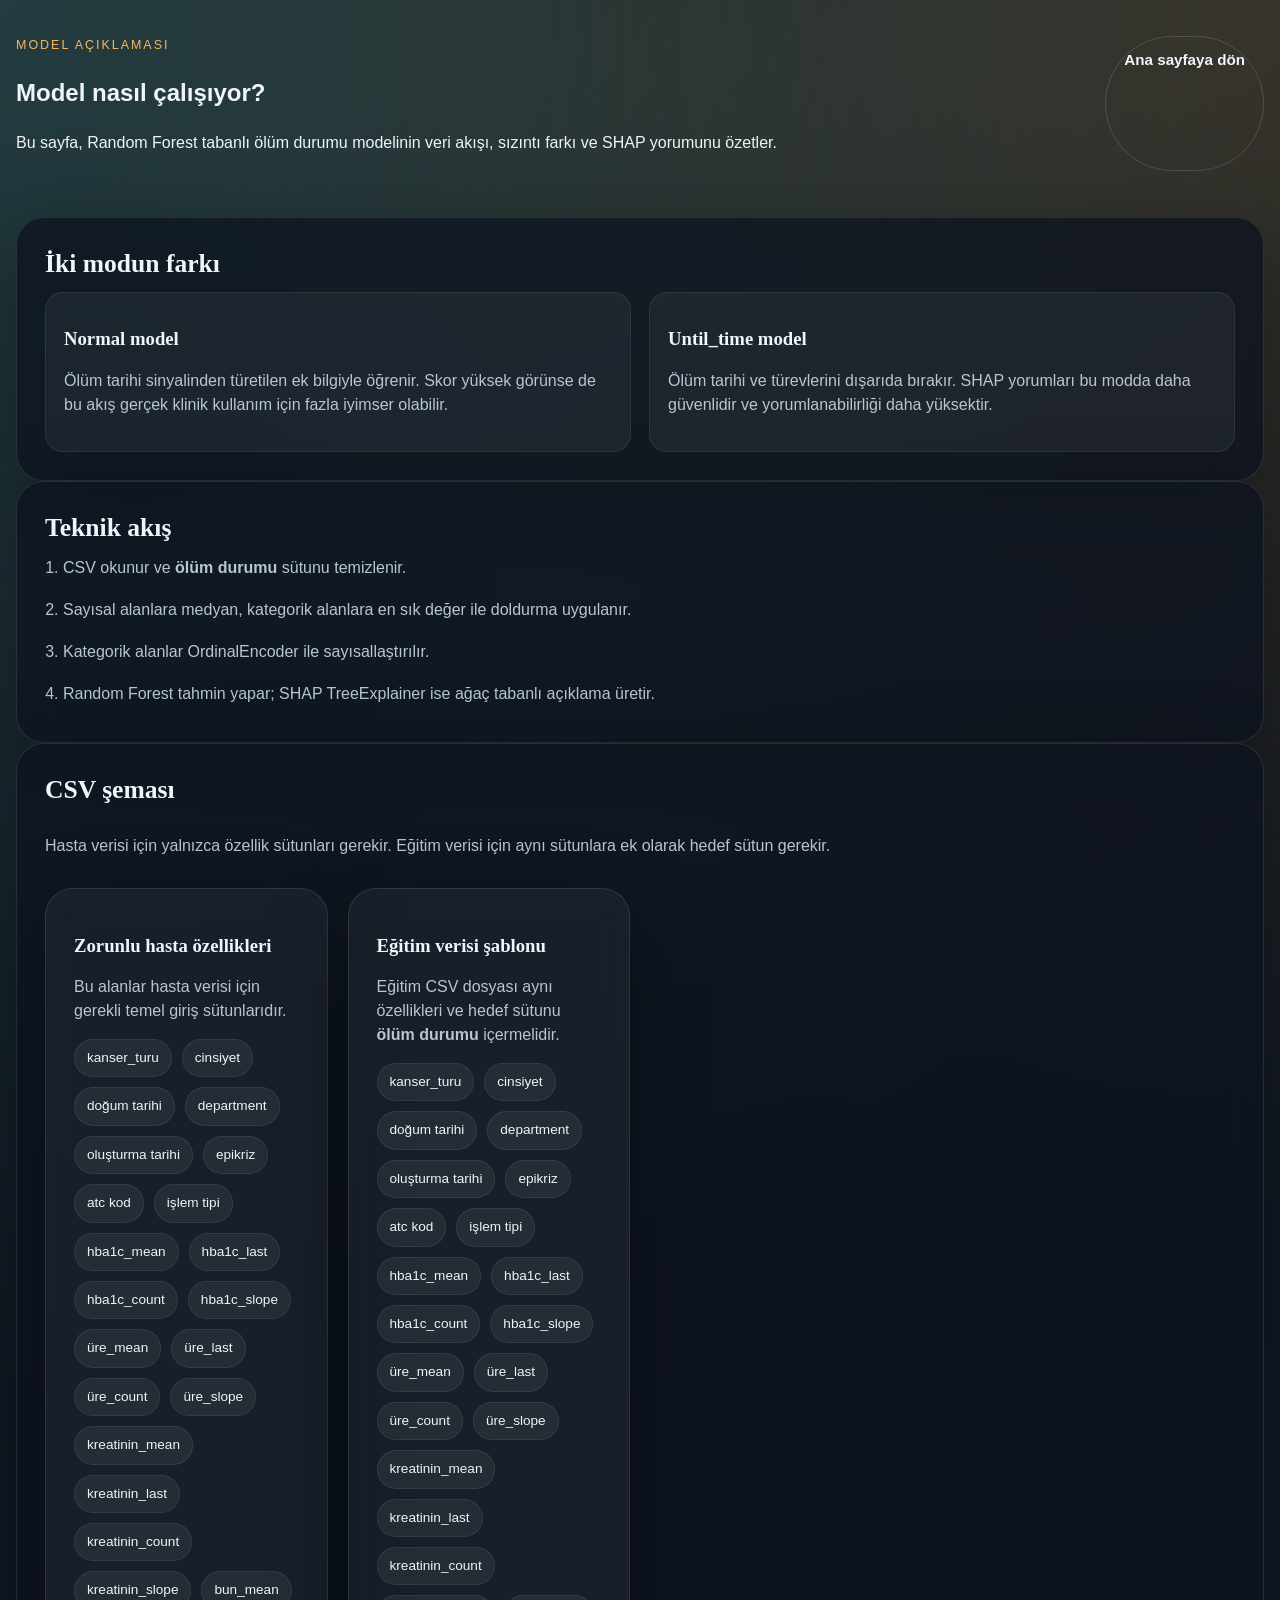
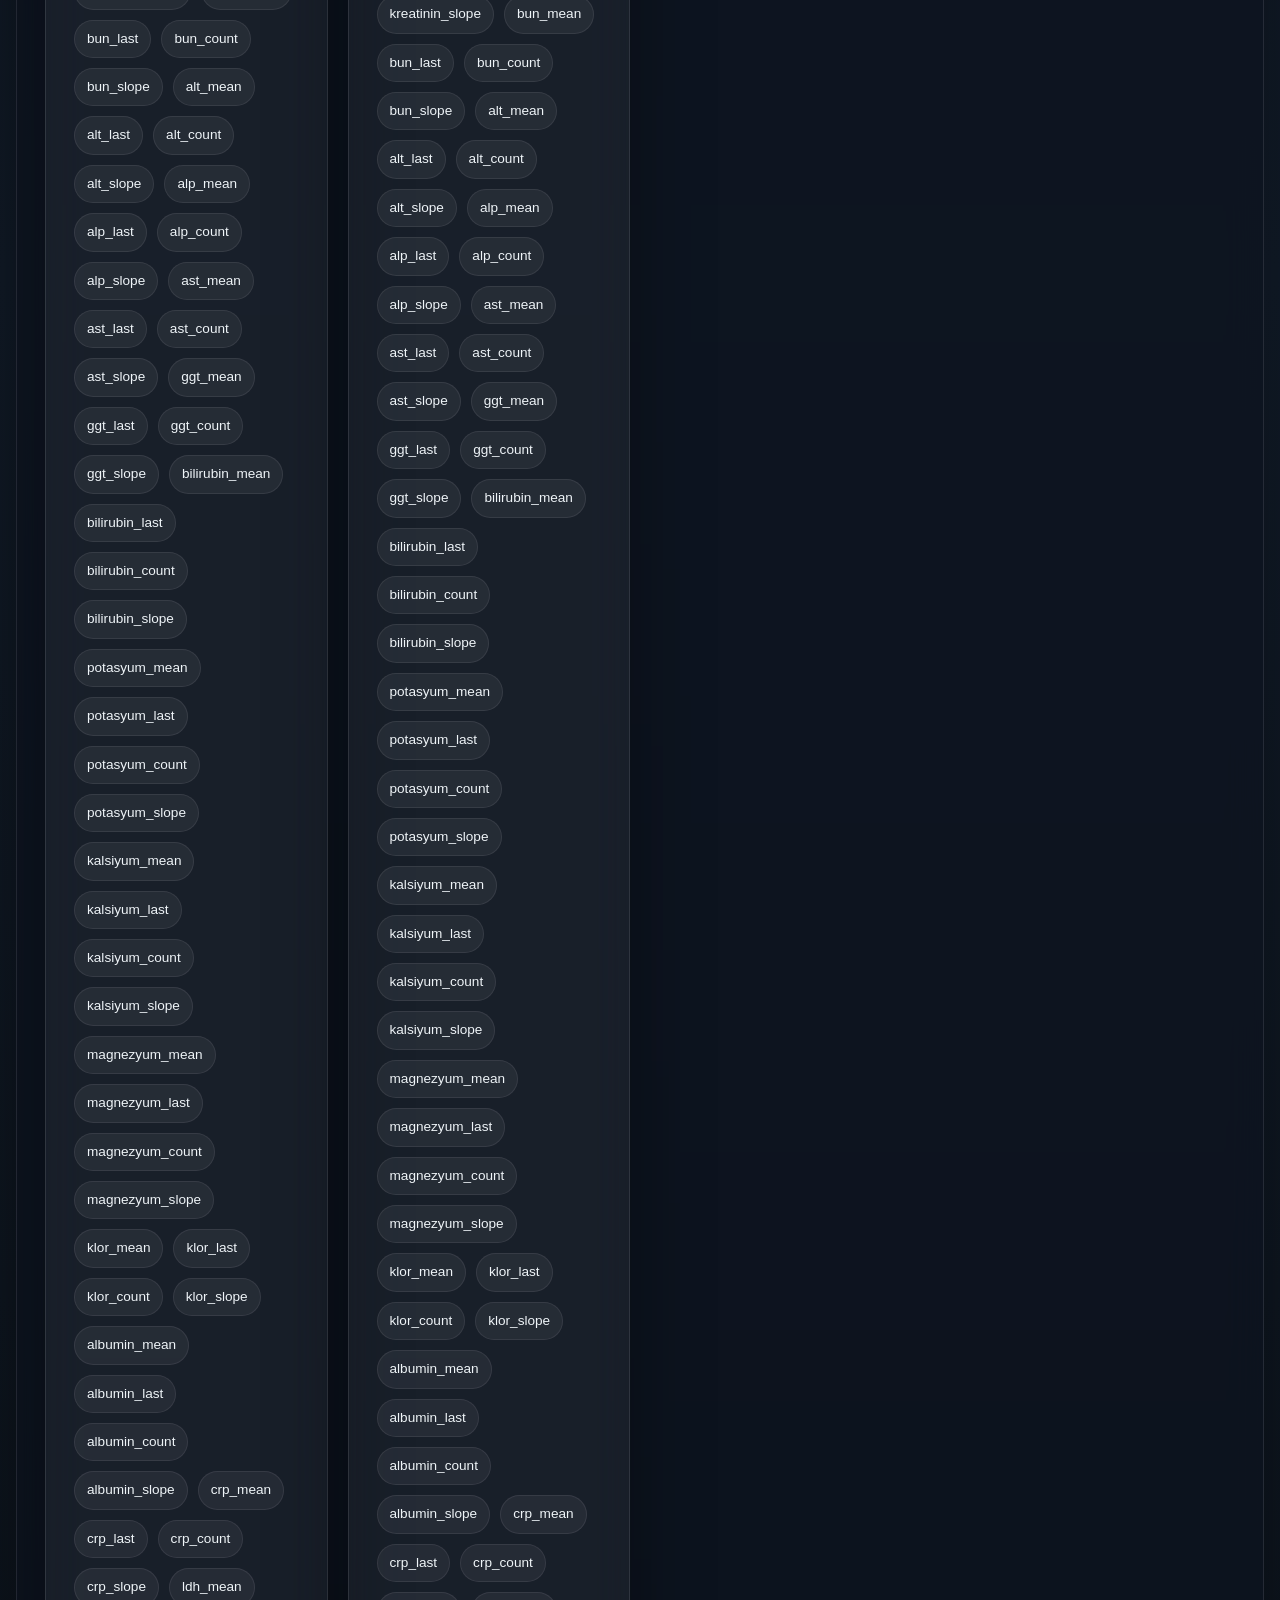
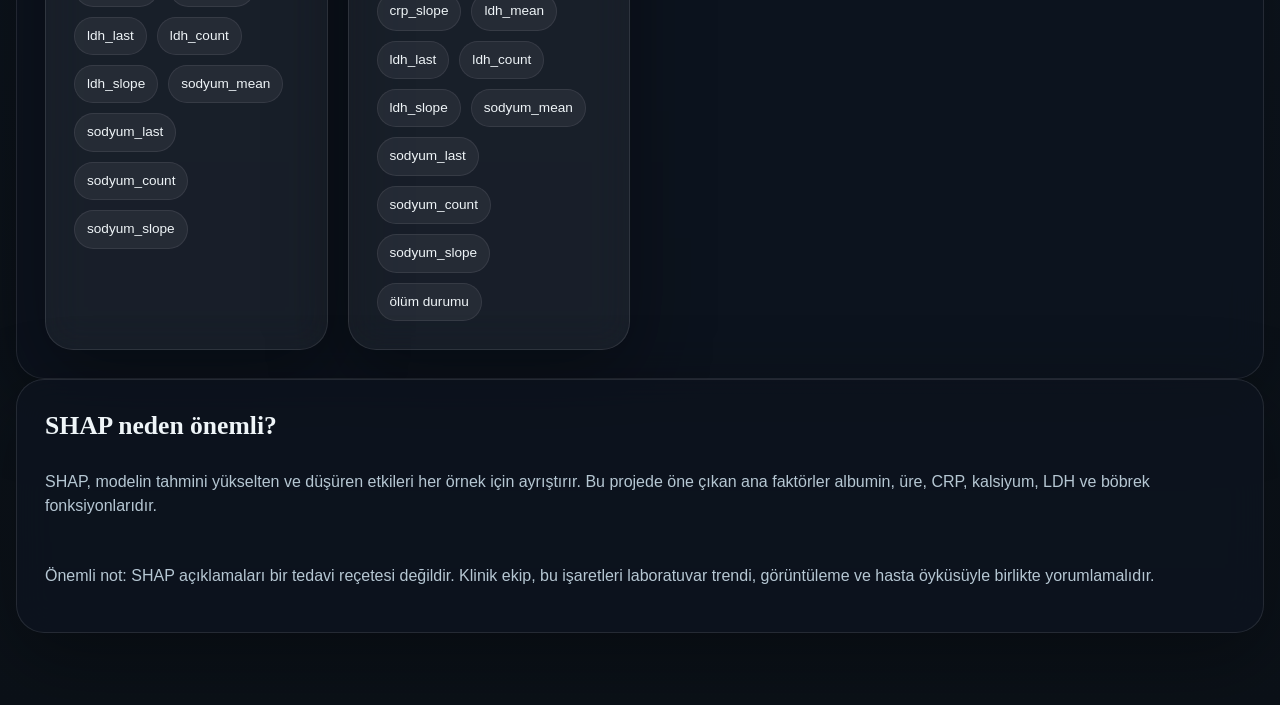
==== model.html @ 017afa29 "Some docs cleaning and rearranging website." ====
<!doctype html>
<html lang="tr">
<head>
	<meta charset="utf-8" />
	<meta name="viewport" content="width=device-width, initial-scale=1" />
	<title>Model Açıklaması | Kanser Ölüm Riski Demo Paneli</title>
	<link rel="stylesheet" href="style.css" />
	<script defer src="app.js"></script>
</head>
<body>
	<div class="page-shell">
		<main data-role="model-page"></main>
	</div>
</body>
</html>
---- style.css ----
:root {
	--bg: #0f1720;
	--bg-soft: #172131;
	--panel: rgba(13, 20, 31, 0.78);
	--panel-strong: rgba(20, 30, 44, 0.95);
	--panel-soft: rgba(255, 255, 255, 0.05);
	--text: #eff5f8;
	--muted: #b6c7d3;
	--accent: #f4b860;
	--accent-2: #79d2c6;
	--danger: #ff7b72;
	--success: #7ee0a4;
	--border: rgba(255, 255, 255, 0.1);
	--shadow: 0 24px 80px rgba(0, 0, 0, 0.35);
	--radius-xl: 28px;
	--radius-lg: 20px;
	--radius-md: 16px;
}

* {
	box-sizing: border-box;
}

html {
	scroll-behavior: smooth;
}

body {
	margin: 0;
	min-height: 100vh;
	background:
		radial-gradient(circle at top left, rgba(121, 210, 198, 0.22), transparent 35%),
		radial-gradient(circle at top right, rgba(244, 184, 96, 0.18), transparent 30%),
		linear-gradient(180deg, #0c121a 0%, #111b28 48%, #0b1118 100%);
	color: var(--text);
	font-family: "Trebuchet MS", "Gill Sans", "Segoe UI", sans-serif;
	line-height: 1.5;
}

body::before {
	content: "";
	position: fixed;
	inset: 0;
	pointer-events: none;
	background-image: linear-gradient(rgba(255, 255, 255, 0.03) 1px, transparent 1px), linear-gradient(90deg, rgba(255, 255, 255, 0.03) 1px, transparent 1px);
	background-size: 44px 44px;
	opacity: 0.2;
}

.page-shell {
	width: min(1280px, calc(100vw - 32px));
	margin: 0 auto;
	padding: 28px 0 72px;
	position: relative;
	z-index: 1;
}

.hero {
	display: grid;
	grid-template-columns: minmax(0, 1.7fr) minmax(280px, 0.9fr);
	gap: 24px;
	align-items: stretch;
	margin-bottom: 26px;
}

.hero-compact {
	grid-template-columns: 1fr auto;
	padding: 8px 0 20px;
}

.hero-copy,
.hero-card,
.panel {
	background: var(--panel);
	backdrop-filter: blur(18px);
	border: 1px solid var(--border);
	box-shadow: var(--shadow);
}

.hero-copy {
	border-radius: var(--radius-xl);
	padding: 36px;
	position: relative;
	overflow: hidden;
}

.hero-copy::after {
	content: "";
	position: absolute;
	inset: auto -12% -35% auto;
	width: 280px;
	height: 280px;
	border-radius: 50%;
	background: radial-gradient(circle, rgba(244, 184, 96, 0.35), transparent 72%);
	filter: blur(10px);
	pointer-events: none;
}

.hero-copy h1,
.hero-card h2,
.panel h2,
.panel h3,
.narrative h2 {
	font-family: Georgia, "Times New Roman", serif;
	line-height: 1.1;
}

.hero-copy h1 {
	font-size: clamp(2.4rem, 4vw, 4.7rem);
	max-width: 12ch;
	margin: 0 0 16px;
}

.hero-copy p {
	max-width: 64ch;
	color: var(--muted);
	font-size: 1.02rem;
}

.hero-actions,
.button-row,
.toggle-group {
	display: flex;
	flex-wrap: wrap;
	gap: 12px;
}

.hero-card {
	border-radius: var(--radius-xl);
	padding: 28px;
	display: flex;
	flex-direction: column;
	justify-content: space-between;
}

.hero-card h2 {
	font-size: 2rem;
	margin: 6px 0 10px;
}

.panel {
	border-radius: var(--radius-xl);
	padding: 28px;
}

.stacked-layout {
	display: grid;
	gap: 20px;
}

.grid-two,
.schema-grid {
	display: grid;
	grid-template-columns: repeat(2, minmax(0, 1fr));
	gap: 20px;
}

.section-head {
	display: flex;
	justify-content: space-between;
	align-items: end;
	gap: 18px;
	margin-bottom: 18px;
}

.section-head h2,
.narrative h2 {
	font-size: clamp(1.5rem, 2vw, 2.3rem);
	margin: 4px 0 0;
}

.section-hint {
	color: var(--muted);
	max-width: 30ch;
}

.eyebrow {
	margin: 0 0 10px;
	text-transform: uppercase;
	letter-spacing: 0.16em;
	font-size: 0.78rem;
	color: var(--accent);
}

.primary-link,
.ghost-link,
.primary-button,
.secondary-button,
.toggle-button {
	border: 1px solid transparent;
	border-radius: 999px;
	padding: 12px 18px;
	font-size: 0.95rem;
	font-weight: 700;
	text-decoration: none;
	cursor: pointer;
	transition: transform 180ms ease, border-color 180ms ease, background 180ms ease, color 180ms ease;
}

.primary-link,
.primary-button {
	background: linear-gradient(135deg, var(--accent) 0%, #ffd07f 100%);
	color: #1c1720;
}

.secondary-button,
.ghost-link,
.toggle-button {
	background: transparent;
	border-color: rgba(255, 255, 255, 0.15);
	color: var(--text);
}

.primary-link:hover,
.primary-button:hover,
.secondary-button:hover,
.ghost-link:hover,
.toggle-button:hover {
	transform: translateY(-1px);
}

.inline-link {
	display: inline-flex;
	margin-top: 16px;
}

.command-inline {
	background: rgba(255, 255, 255, 0.06);
	border: 1px dashed rgba(255, 255, 255, 0.16);
	border-radius: 14px;
	padding: 14px 16px;
	color: #d8eef8;
	font-family: "SFMono-Regular", Consolas, monospace;
	font-size: 0.9rem;
	overflow-x: auto;
}

.status-pill,
.risk-badge {
	display: inline-flex;
	align-items: center;
	gap: 8px;
	width: fit-content;
	padding: 10px 14px;
	border-radius: 999px;
	font-weight: 700;
	font-size: 0.88rem;
}

.status-good {
	background: rgba(126, 224, 164, 0.16);
	color: #b9ffd0;
}

.status-warn {
	background: rgba(244, 184, 96, 0.16);
	color: #ffd7a0;
}

.risk-low {
	background: rgba(126, 224, 164, 0.16);
	color: #b9ffd0;
}

.risk-medium {
	background: rgba(244, 184, 96, 0.16);
	color: #ffd7a0;
}

.metrics-grid {
	display: grid;
	grid-template-columns: repeat(4, minmax(0, 1fr));
	gap: 14px;
	margin-bottom: 20px;
}

.metric-card {
	background: var(--panel-strong);
	border: 1px solid rgba(255, 255, 255, 0.08);
	border-radius: 18px;
	padding: 18px;
	display: grid;
	gap: 6px;
}

.metric-card span,
.patient-card p,
.importance-body span,
.upload-feedback p,
.narrative p,
.steps-list,
.recommendation-list {
	color: var(--muted);
}

.metric-card strong {
	font-size: 1.55rem;
}

.matrix-wrap {
	overflow-x: auto;
}

.matrix {
	display: grid;
	grid-template-columns: repeat(2, minmax(120px, 1fr));
	gap: 10px;
	max-width: 520px;
}

.matrix-cell {
	background: rgba(255, 255, 255, 0.05);
	border: 1px solid rgba(255, 255, 255, 0.08);
	border-radius: 14px;
	padding: 16px;
	text-align: center;
	font-size: 1.05rem;
}

.matrix-head {
	font-weight: 700;
	color: #fff;
	background: rgba(121, 210, 198, 0.12);
}

.importance-list {
	display: grid;
	gap: 10px;
}

.importance-row {
	display: grid;
	grid-template-columns: 42px minmax(0, 1fr) 84px;
	gap: 12px;
	align-items: center;
	padding: 12px 14px;
	border-radius: 16px;
	background: rgba(255, 255, 255, 0.05);
}

.importance-index {
	width: 42px;
	height: 42px;
	border-radius: 50%;
	display: grid;
	place-items: center;
	background: rgba(244, 184, 96, 0.15);
	color: var(--accent);
	font-weight: 800;
}

.importance-body {
	display: grid;
	gap: 2px;
}

.importance-value {
	text-align: right;
	font-weight: 700;
}

.patient-grid {
	display: grid;
	grid-template-columns: repeat(2, minmax(0, 1fr));
	gap: 18px;
}

.patient-card {
	display: grid;
	gap: 16px;
	border-radius: 22px;
}

.patient-card-head {
	display: flex;
	justify-content: space-between;
	gap: 16px;
	align-items: start;
}

.patient-score {
	display: grid;
	gap: 4px;
	padding: 16px;
	border-radius: 18px;
	background: rgba(121, 210, 198, 0.08);
}

.patient-score strong {
	font-size: 2rem;
	color: #fff;
}

.columns-grid {
	display: grid;
	grid-template-columns: repeat(2, minmax(0, 1fr));
	gap: 16px;
}

.shap-list,
.recommendation-list,
.warning-list,
.steps-list {
	margin: 0;
	padding-left: 18px;
}

.shap-list {
	list-style: none;
	padding: 0;
	display: grid;
	gap: 10px;
}

.shap-row {
	display: flex;
	justify-content: space-between;
	gap: 14px;
	padding: 12px 14px;
	border-radius: 16px;
	background: rgba(255, 255, 255, 0.05);
}

.shap-row p {
	margin: 4px 0 0;
	font-size: 0.86rem;
	max-width: 38ch;
}

.shap-positive {
	border: 1px solid rgba(255, 123, 114, 0.2);
}

.shap-negative {
	border: 1px solid rgba(126, 224, 164, 0.2);
}

.recommendation-list li,
.warning-list li,
.steps-list li {
	margin-bottom: 8px;
}

.file-input {
	width: 100%;
	padding: 14px;
	border-radius: 16px;
	border: 1px solid rgba(255, 255, 255, 0.14);
	background: rgba(255, 255, 255, 0.04);
	color: var(--text);
	margin-top: 12px;
}

.file-input::file-selector-button {
	margin-right: 14px;
	border: none;
	border-radius: 999px;
	padding: 10px 16px;
	background: rgba(244, 184, 96, 0.18);
	color: var(--text);
	cursor: pointer;
}

.upload-feedback {
	margin-top: 14px;
}

.upload-result {
	border-radius: 18px;
	padding: 16px;
	border: 1px solid rgba(255, 255, 255, 0.08);
	background: rgba(255, 255, 255, 0.05);
	display: grid;
	gap: 8px;
}

.result-good {
	border-color: rgba(126, 224, 164, 0.24);
}

.result-bad {
	border-color: rgba(255, 123, 114, 0.24);
}

.chip-grid {
	display: flex;
	flex-wrap: wrap;
	gap: 10px;
	margin-top: 16px;
}

.chip {
	display: inline-flex;
	align-items: center;
	padding: 8px 12px;
	border-radius: 999px;
	background: rgba(255, 255, 255, 0.06);
	border: 1px solid rgba(255, 255, 255, 0.08);
	font-size: 0.85rem;
}

.schema-grid {
	grid-template-columns: repeat(2, minmax(0, 1fr));
}

.soft-panel {
	background: var(--panel-soft);
}

.toggle-button.is-active {
	background: rgba(244, 184, 96, 0.16);
	border-color: rgba(244, 184, 96, 0.4);
	color: #fff;
}

.ghost-link.inline-link {
	width: fit-content;
}

.narrative {
	display: grid;
	gap: 14px;
}

.mode-comparison {
	display: grid;
	grid-template-columns: repeat(2, minmax(0, 1fr));
	gap: 18px;
}

.mode-comparison article {
	padding: 18px;
	border-radius: 18px;
	background: rgba(255, 255, 255, 0.05);
	border: 1px solid rgba(255, 255, 255, 0.08);
}

.steps-list {
	display: grid;
	gap: 10px;
}

.command-inline strong {
	color: #fff;
}

@media (max-width: 1024px) {
	.hero,
	.grid-two,
	.schema-grid,
	.patient-grid,
	.mode-comparison,
	.columns-grid {
		grid-template-columns: 1fr;
	}

	.metrics-grid {
		grid-template-columns: repeat(2, minmax(0, 1fr));
	}

	.section-head {
		align-items: start;
		flex-direction: column;
	}
}

@media (max-width: 720px) {
	.page-shell {
		width: min(100vw - 20px, 100vw);
		padding-top: 18px;
	}

	.hero-copy,
	.hero-card,
	.panel {
		padding: 22px;
		border-radius: 22px;
	}

	.hero-copy h1 {
		max-width: none;
	}

	.metrics-grid,
	.matrix {
		grid-template-columns: 1fr;
	}

	.importance-row {
		grid-template-columns: 1fr;
	}

	.importance-value {
		text-align: left;
	}

	.patient-card-head {
		flex-direction: column;
	}
}
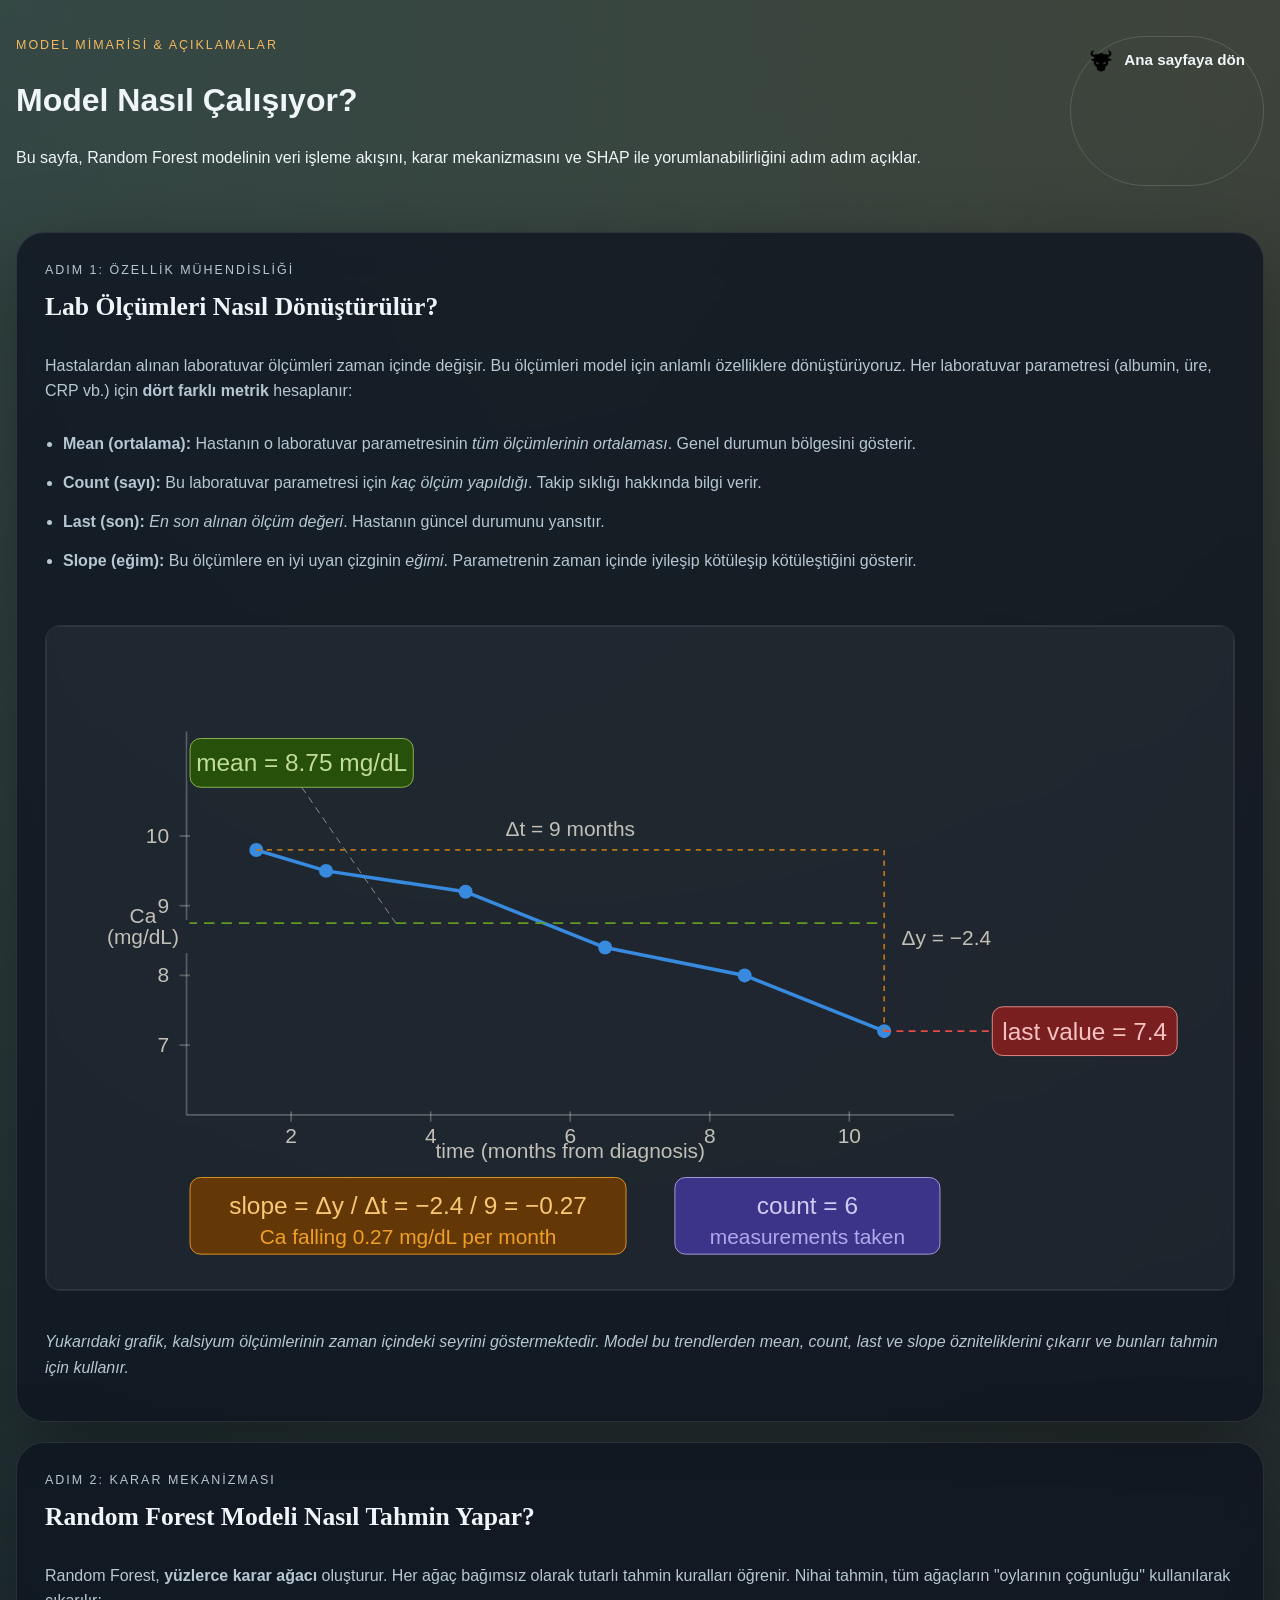
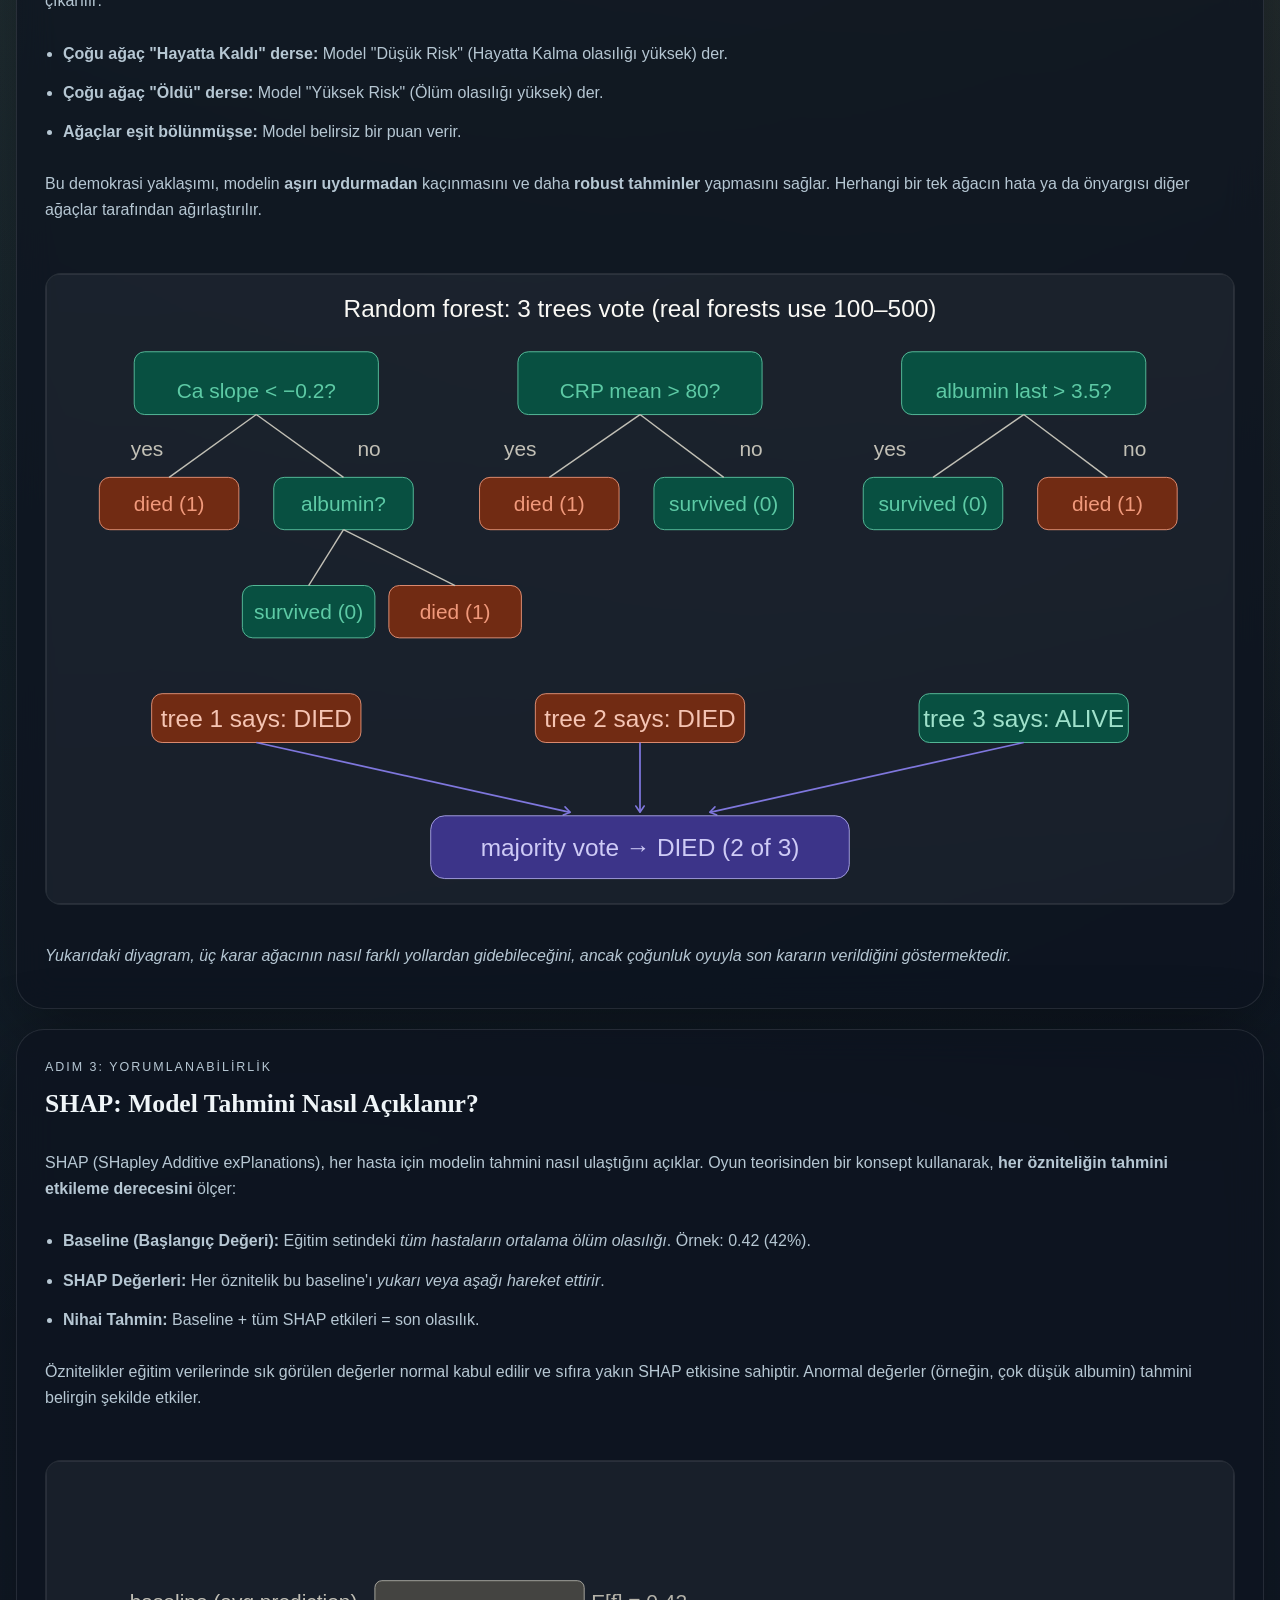
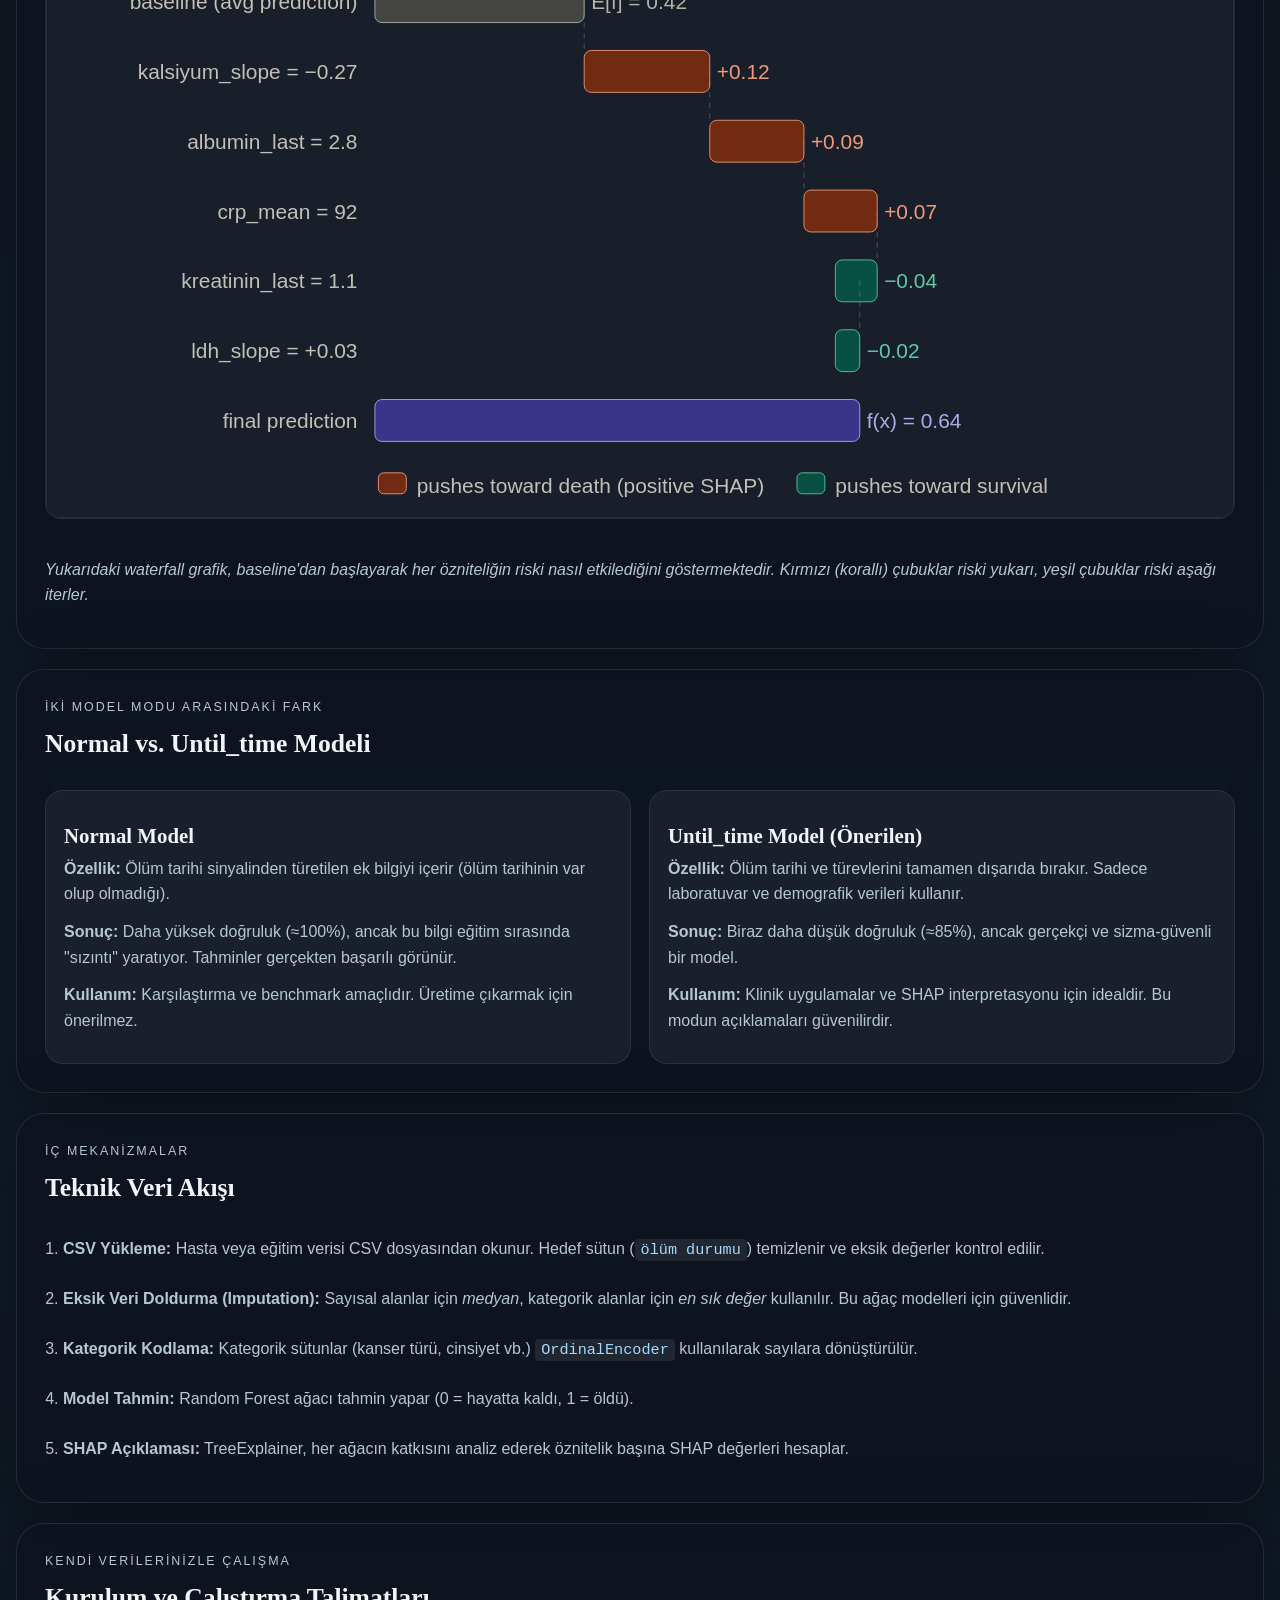
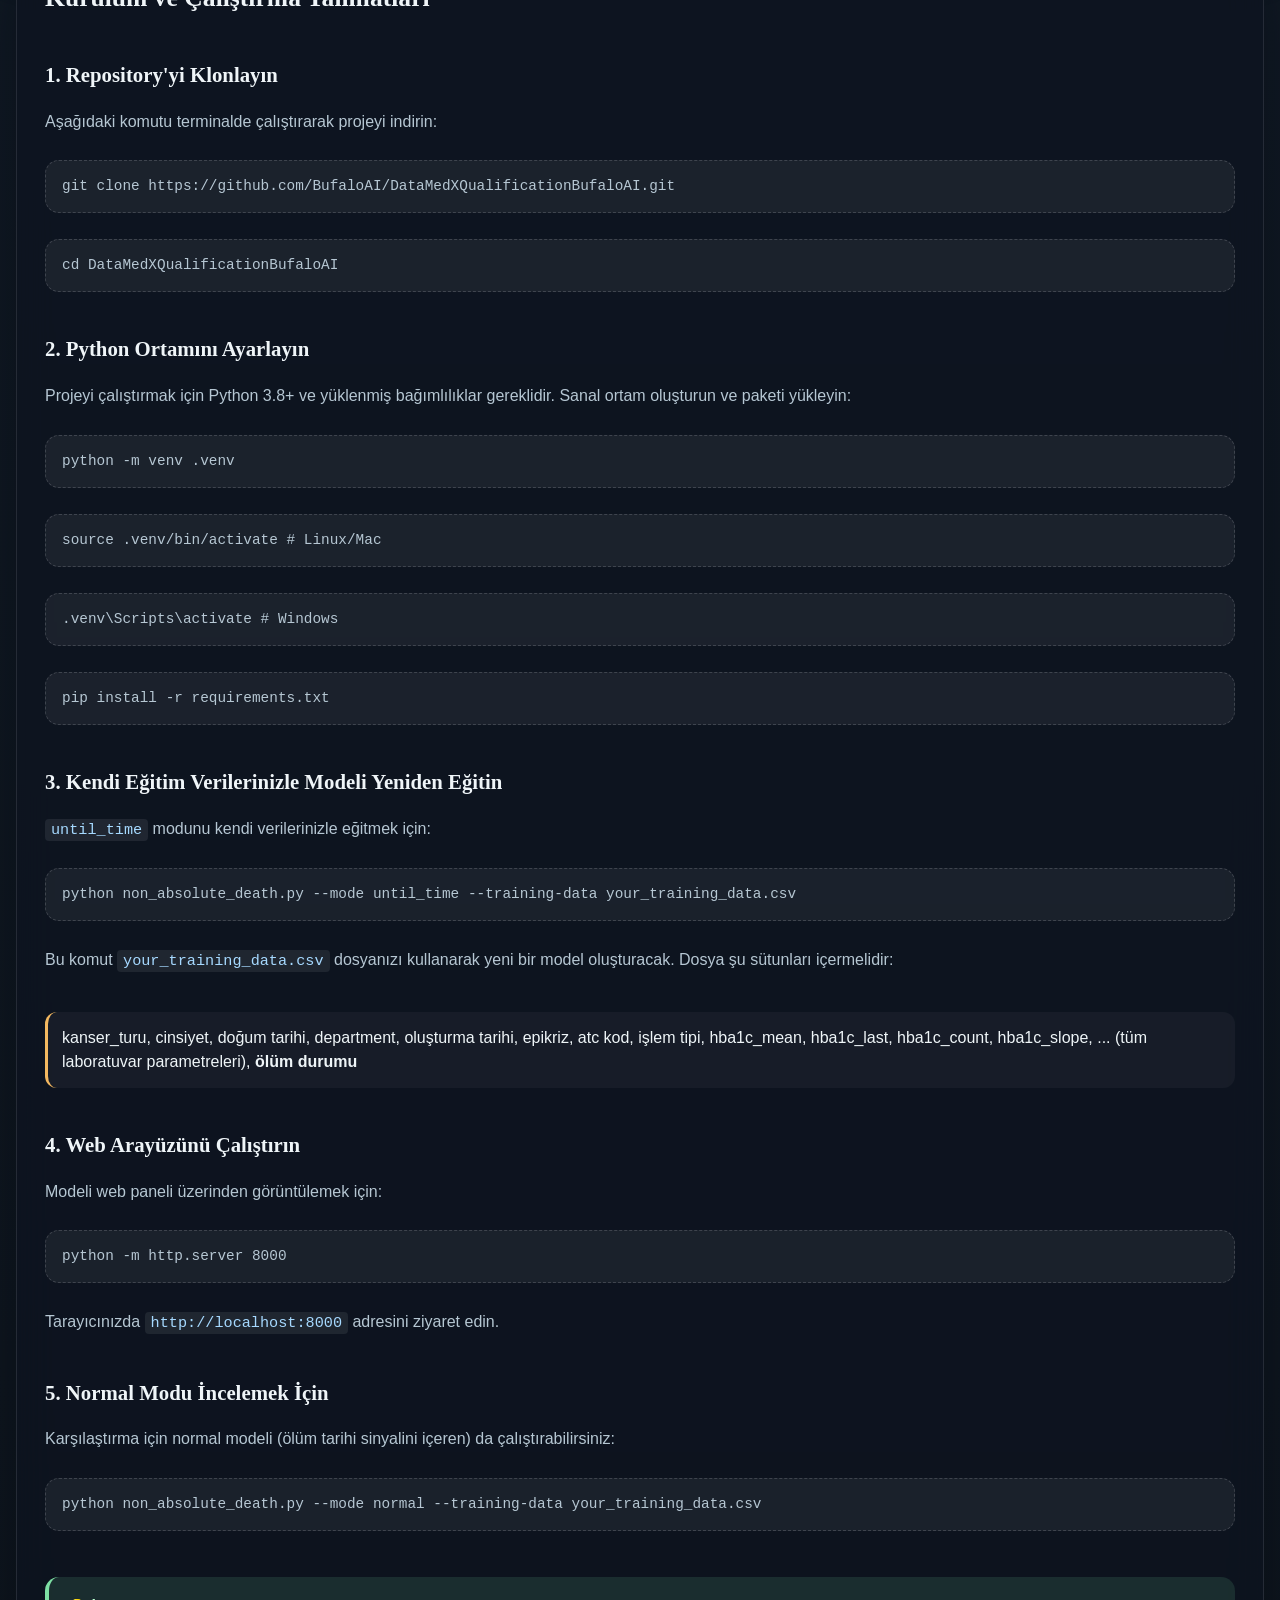
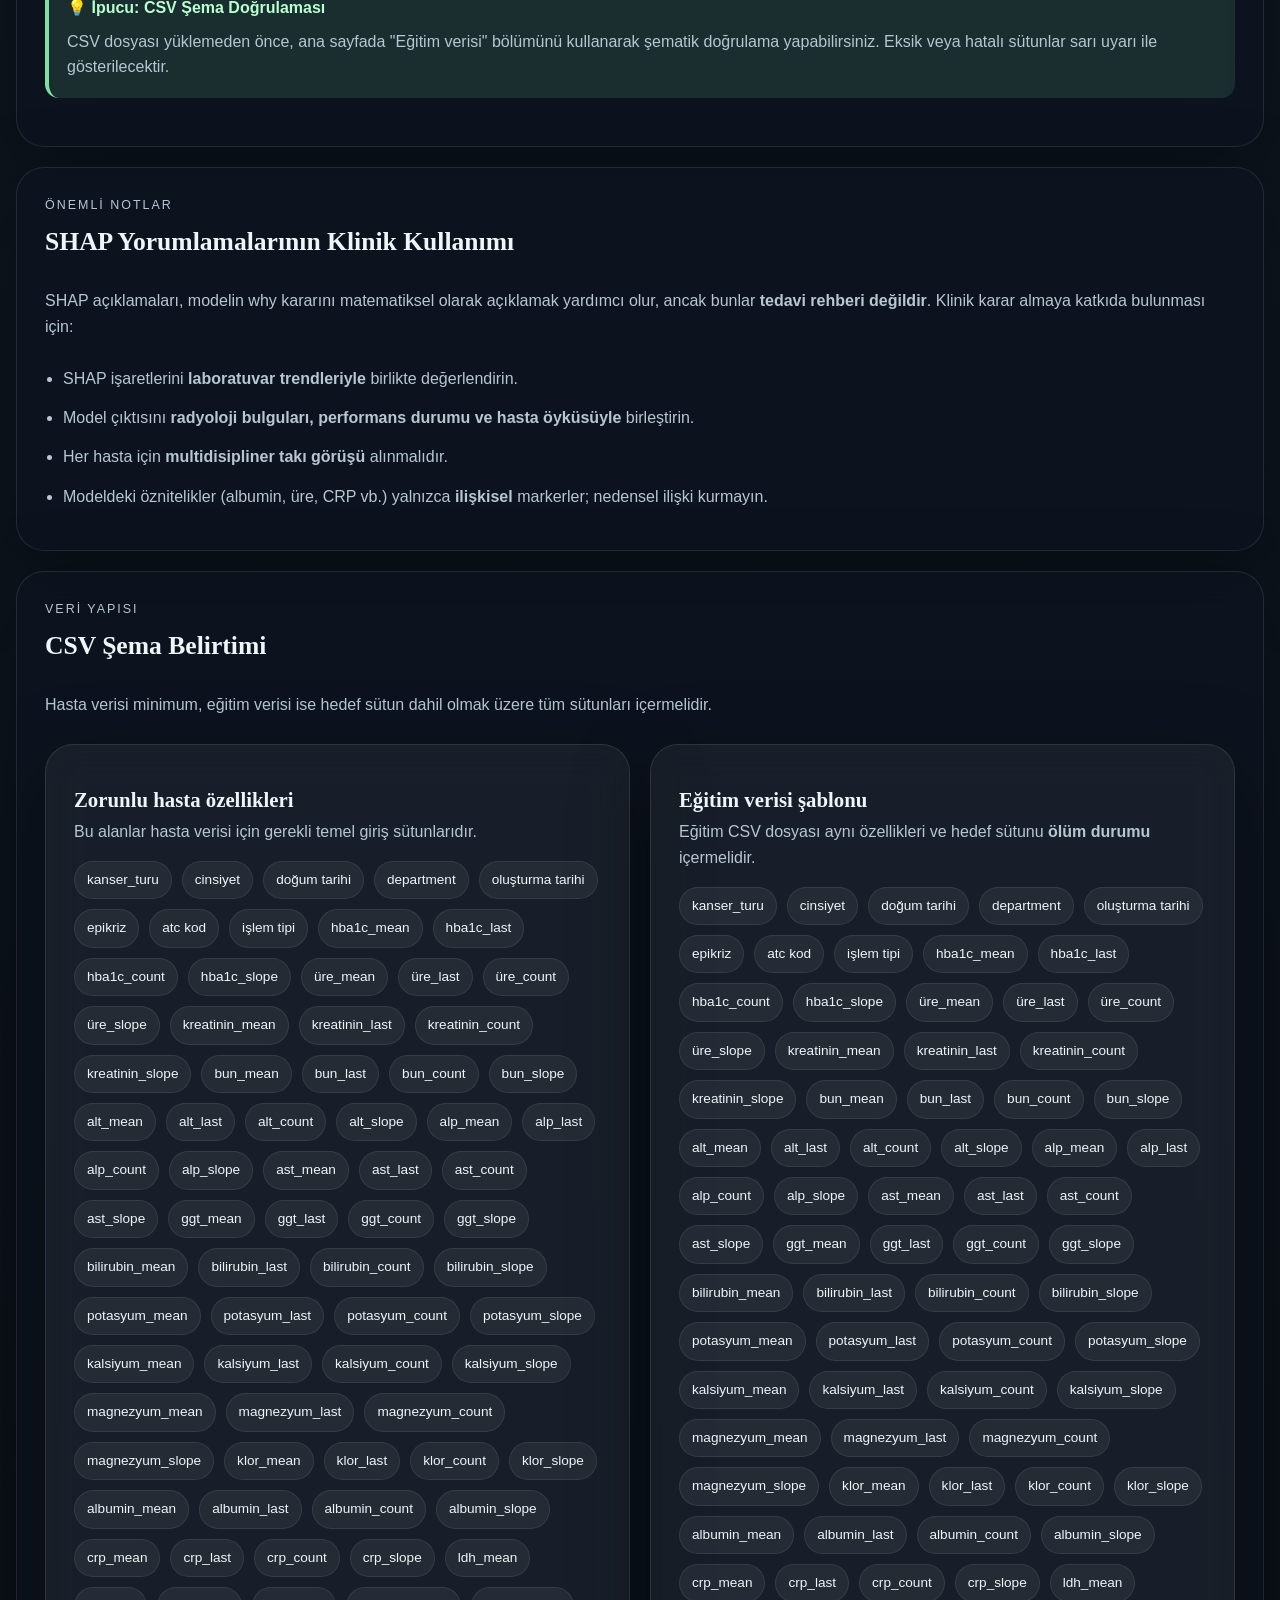
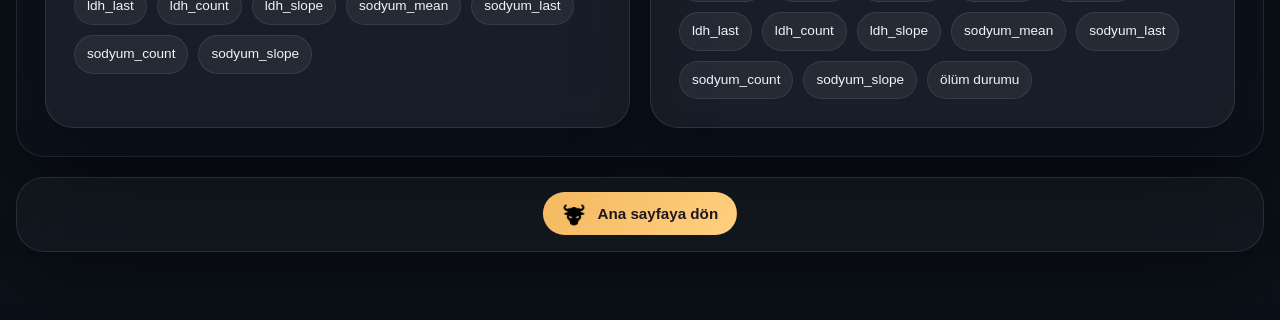
==== commit 67e8d5e1: "Finalised web site, improved look, and enriched explanations." ====
--- a/model.html
+++ b/model.html
@@ -9,7 +9,289 @@
 </head>
 <body>
 	<div class="page-shell">
-		<main data-role="model-page"></main>
+		<header class="hero hero-compact">
+			<div>
+				<p class="eyebrow">Model Mimarisi & Açıklamalar</p>
+				<h1>Model Nasıl Çalışıyor?</h1>
+				<p>
+					Bu sayfa, Random Forest modelinin veri işleme akışını, karar mekanizmasını ve SHAP ile yorumlanabilirliğini
+					adım adım açıklar.
+				</p>
+			</div>
+			<a class="ghost-link" href="index.html">
+				<img src="main_menu.png" alt="Ana Menüye Dön" style="width: 24px; height: 24px; margin-right: 8px; vertical-align: middle;" />
+				Ana sayfaya dön
+			</a>
+		</header>
+
+		<main class="stacked-layout">
+			<!-- Feature Engineering Section -->
+			<section class="panel narrative">
+				<div class="section-head">
+					<div>
+						<p class="eyebrow">Adım 1: Özellik Mühendisliği</p>
+						<h2>Lab Ölçümleri Nasıl Dönüştürülür?</h2>
+					</div>
+				</div>
+				<p>
+					Hastalardan alınan laboratuvar ölçümleri zaman içinde değişir. Bu ölçümleri model için anlamlı özelliklere
+					dönüştürüyoruz. Her laboratuvar parametresi (albumin, üre, CRP vb.) için <strong>dört farklı metrik</strong>
+					hesaplanır:
+				</p>
+				<ul class="recommendation-list">
+					<li><strong>Mean (ortalama):</strong> Hastanın o laboratuvar parametresinin <em>tüm ölçümlerinin ortalaması</em>. Genel durumun bölgesini gösterir.</li>
+					<li><strong>Count (sayı):</strong> Bu laboratuvar parametresi için <em>kaç ölçüm yapıldığı</em>. Takip sıklığı hakkında bilgi verir.</li>
+					<li><strong>Last (son):</strong> <em>En son alınan ölçüm değeri</em>. Hastanın güncel durumunu yansıtır.</li>
+					<li><strong>Slope (eğim):</strong> Bu ölçümlere en iyi uyan çizginin <em>eğimi</em>. Parametrenin zaman içinde iyileşip kötüleşip kötüleştiğini gösterir.</li>
+				</ul>
+				<div style="margin: 24px 0; border-radius: 16px; overflow: hidden; background: rgba(255, 255, 255, 0.02); border: 1px solid rgba(255, 255, 255, 0.08);">
+					<img src="feature_engineering_trajectory.svg" alt="Feature Engineering Trajectory" style="width: 100%; height: auto; display: block;">
+				</div>
+				<p style="color: var(--muted); font-style: italic;">
+					Yukarıdaki grafik, kalsiyum ölçümlerinin zaman içindeki seyrini göstermektedir. Model bu trendlerden
+					mean, count, last ve slope özniteliklerini çıkarır ve bunları tahmin için kullanır.
+				</p>
+			</section>
+
+			<!-- Random Forest Section -->
+			<section class="panel narrative">
+				<div class="section-head">
+					<div>
+						<p class="eyebrow">Adım 2: Karar Mekanizması</p>
+						<h2>Random Forest Modeli Nasıl Tahmin Yapar?</h2>
+					</div>
+				</div>
+				<p>
+					Random Forest, <strong>yüzlerce karar ağacı</strong> oluşturur. Her ağaç bağımsız olarak tutarlı tahmin kuralları öğrenir.
+					Nihai tahmin, tüm ağaçların "oylarının çoğunluğu" kullanılarak çıkarılır:
+				</p>
+				<ul class="recommendation-list">
+					<li><strong>Çoğu ağaç "Hayatta Kaldı" derse:</strong> Model "Düşük Risk" (Hayatta Kalma olasılığı yüksek) der.</li>
+					<li><strong>Çoğu ağaç "Öldü" derse:</strong> Model "Yüksek Risk" (Ölüm olasılığı yüksek) der.</li>
+					<li><strong>Ağaçlar eşit bölünmüşse:</strong> Model belirsiz bir puan verir.</li>
+				</ul>
+				<p>
+					Bu demokrasi yaklaşımı, modelin <strong>aşırı uydurmadan</strong> kaçınmasını ve daha <strong>robust tahminler</strong>
+					yapmasını sağlar. Herhangi bir tek ağacın hata ya da önyargısı diğer ağaçlar tarafından ağırlaştırılır.
+				</p>
+				<div style="margin: 24px 0; border-radius: 16px; overflow: hidden; background: rgba(255, 255, 255, 0.02); border: 1px solid rgba(255, 255, 255, 0.08);">
+					<img src="random_forest_intuition.svg" alt="Random Forest Intuition" style="width: 100%; height: auto; display: block;">
+				</div>
+				<p style="color: var(--muted); font-style: italic;">
+					Yukarıdaki diyagram, üç karar ağacının nasıl farklı yollardan gidebileceğini, ancak çoğunluk oyuyla
+					son kararın verildiğini göstermektedir.
+				</p>
+			</section>
+
+			<!-- SHAP Explanation Section -->
+			<section class="panel narrative">
+				<div class="section-head">
+					<div>
+						<p class="eyebrow">Adım 3: Yorumlanabilirlik</p>
+						<h2>SHAP: Model Tahmini Nasıl Açıklanır?</h2>
+					</div>
+				</div>
+				<p>
+					SHAP (SHapley Additive exPlanations), her hasta için modelin tahmini nasıl ulaştığını açıklar.
+					Oyun teorisinden bir konsept kullanarak, <strong>her özniteliğin tahmini etkileme derecesini</strong>
+					ölçer:
+				</p>
+				<ul class="recommendation-list">
+					<li><strong>Baseline (Başlangıç Değeri):</strong> Eğitim setindeki <em>tüm hastaların ortalama ölüm olasılığı</em>. Örnek: 0.42 (42%).</li>
+					<li><strong>SHAP Değerleri:</strong> Her öznitelik bu baseline'ı <em>yukarı veya aşağı hareket ettirir</em>.</li>
+					<li><strong>Nihai Tahmin:</strong> Baseline + tüm SHAP etkileri = son olasılık.</li>
+				</ul>
+				<p>
+					Öznitelikler eğitim verilerinde sık görülen değerler normal kabul edilir ve sıfıra yakın SHAP etkisine sahiptir.
+					Anormal değerler (örneğin, çok düşük albumin) tahmini belirgin şekilde etkiler.
+				</p>
+				<div style="margin: 24px 0; border-radius: 16px; overflow: hidden; background: rgba(255, 255, 255, 0.02); border: 1px solid rgba(255, 255, 255, 0.08);">
+					<img src="shap_waterfall_sketch.svg" alt="SHAP Waterfall Explanation" style="width: 100%; height: auto; display: block;">
+				</div>
+				<p style="color: var(--muted); font-style: italic;">
+					Yukarıdaki waterfall grafik, baseline'dan başlayarak her özniteliğin riski nasıl etkilediğini göstermektedir.
+					Kırmızı (korallı) çubuklar riski yukarı, yeşil çubuklar riski aşağı iterler.
+				</p>
+			</section>
+
+			<!-- Model Modes Section -->
+			<section class="panel narrative">
+				<div class="section-head">
+					<div>
+						<p class="eyebrow">İki Model Modu Arasındaki Fark</p>
+						<h2>Normal vs. Until_time Modeli</h2>
+					</div>
+				</div>
+				<div class="mode-comparison">
+					<article>
+						<h3>Normal Model</h3>
+						<p>
+							<strong>Özellik:</strong> Ölüm tarihi sinyalinden türetilen ek bilgiyi içerir
+							(ölüm tarihinin var olup olmadığı).
+						</p>
+						<p>
+							<strong>Sonuç:</strong> Daha yüksek doğruluk (≈100%), ancak bu bilgi eğitim sırasında "sızıntı"
+							yaratıyor. Tahminler gerçekten başarılı görünür.
+						</p>
+						<p>
+							<strong>Kullanım:</strong> Karşılaştırma ve benchmark amaçlıdır. Üretime çıkarmak için önerilmez.
+						</p>
+					</article>
+					<article>
+						<h3>Until_time Model (Önerilen)</h3>
+						<p>
+							<strong>Özellik:</strong> Ölüm tarihi ve türevlerini tamamen dışarıda bırakır. Sadece laboratuvar ve
+							demografik verileri kullanır.
+						</p>
+						<p>
+							<strong>Sonuç:</strong> Biraz daha düşük doğruluk (≈85%), ancak gerçekçi ve sizma-güvenli bir model.
+						</p>
+						<p>
+							<strong>Kullanım:</strong> Klinik uygulamalar ve SHAP interpretasyonu için idealdir. Bu modun
+							açıklamaları güvenilirdir.
+						</p>
+					</article>
+				</div>
+			</section>
+
+			<!-- Technical Flow Section -->
+			<section class="panel narrative">
+				<div class="section-head">
+					<div>
+						<p class="eyebrow">İç Mekanizmalar</p>
+						<h2>Teknik Veri Akışı</h2>
+					</div>
+				</div>
+				<ol class="steps-list">
+					<li>
+						<strong>CSV Yükleme:</strong> Hasta veya eğitim verisi CSV dosyasından okunur. Hedef sütun
+						(<code>ölüm durumu</code>) temizlenir ve eksik değerler kontrol edilir.
+					</li>
+					<li>
+						<strong>Eksik Veri Doldurma (Imputation):</strong> Sayısal alanlar için <em>medyan</em>,
+						kategorik alanlar için <em>en sık değer</em> kullanılır. Bu ağaç modelleri için güvenlidir.
+					</li>
+					<li>
+						<strong>Kategorik Kodlama:</strong> Kategorik sütunlar (kanser türü, cinsiyet vb.)
+						<code>OrdinalEncoder</code> kullanılarak sayılara dönüştürülür.
+					</li>
+					<li>
+						<strong>Model Tahmin:</strong> Random Forest ağacı tahmin yapar (0 = hayatta kaldı, 1 = öldü).
+					</li>
+					<li>
+						<strong>SHAP Açıklaması:</strong> TreeExplainer, her ağacın katkısını analiz ederek öznitelik
+						başına SHAP değerleri hesaplar.
+					</li>
+				</ol>
+			</section>
+
+			<!-- Setup Instructions Section -->
+			<section class="panel narrative">
+				<div class="section-head">
+					<div>
+						<p class="eyebrow">Kendi Verilerinizle Çalışma</p>
+						<h2>Kurulum ve Çalıştırma Talimatları</h2>
+					</div>
+				</div>
+
+				<h3 style="margin-top: 20px;">1. Repository'yi Klonlayın</h3>
+				<p>Aşağıdaki komutu terminalde çalıştırarak projeyi indirin:</p>
+				<p class="command-inline">git clone https://github.com/BufaloAI/DataMedXQualificationBufaloAI.git</p>
+				<p class="command-inline">cd DataMedXQualificationBufaloAI</p>
+
+				<h3 style="margin-top: 20px;">2. Python Ortamını Ayarlayın</h3>
+				<p>
+					Projeyi çalıştırmak için Python 3.8+ ve yüklenmiş bağımlılıklar gereklidir. Sanal ortam oluşturun
+					ve paketi yükleyin:
+				</p>
+				<p class="command-inline">python -m venv .venv</p>
+				<p class="command-inline">source .venv/bin/activate  # Linux/Mac</p>
+				<p class="command-inline">.venv\Scripts\activate  # Windows</p>
+				<p class="command-inline">pip install -r requirements.txt</p>
+
+				<h3 style="margin-top: 20px;">3. Kendi Eğitim Verilerinizle Modeli Yeniden Eğitin</h3>
+				<p>
+					<code>until_time</code> modunu kendi verilerinizle eğitmek için:
+				</p>
+				<p class="command-inline">python non_absolute_death.py --mode until_time --training-data your_training_data.csv</p>
+				<p style="color: var(--muted);">
+					Bu komut <code>your_training_data.csv</code> dosyanızı kullanarak yeni bir model oluşturacak.
+					Dosya şu sütunları içermelidir:
+				</p>
+				<div style="background: rgba(255, 255, 255, 0.04); border-radius: 12px; padding: 14px; margin: 12px 0; border-left: 3px solid var(--accent);">
+					kanser_turu, cinsiyet, doğum tarihi, department, oluşturma tarihi, epikriz, atc kod, işlem tipi,
+					hba1c_mean, hba1c_last, hba1c_count, hba1c_slope, ... (tüm laboratuvar parametreleri), <strong>ölüm durumu</strong>
+				</div>
+
+				<h3 style="margin-top: 20px;">4. Web Arayüzünü Çalıştırın</h3>
+				<p>Modeli web paneli üzerinden görüntülemek için:</p>
+				<p class="command-inline">python -m http.server 8000</p>
+				<p>Tarayıcınızda <code>http://localhost:8000</code> adresini ziyaret edin.</p>
+
+				<h3 style="margin-top: 20px;">5. Normal Modu İncelemek İçin</h3>
+				<p>Karşılaştırma için normal modeli (ölüm tarihi sinyalini içeren) da çalıştırabilirsiniz:</p>
+				<p class="command-inline">python non_absolute_death.py --mode normal --training-data your_training_data.csv</p>
+
+				<div style="background: rgba(126, 224, 164, 0.12); border-radius: 14px; padding: 18px; margin: 20px 0; border-left: 4px solid #7ee0a4;">
+					<p style="margin: 0; color: #b9ffd0; font-weight: 600;">💡 İpucu: CSV Şema Doğrulaması</p>
+					<p style="margin: 8px 0 0;">
+						CSV dosyası yüklemeden önce, ana sayfada "Eğitim verisi" bölümünü kullanarak şematik doğrulama yapabilirsiniz.
+						Eksik veya hatalı sütunlar sarı uyarı ile gösterilecektir.
+					</p>
+				</div>
+			</section>
+
+			<!-- Important Notes Section -->
+			<section class="panel narrative">
+				<div class="section-head">
+					<div>
+						<p class="eyebrow">Önemli Notlar</p>
+						<h2>SHAP Yorumlamalarının Klinik Kullanımı</h2>
+					</div>
+				</div>
+				<p>
+					SHAP açıklamaları, modelin why kararını matematiksel olarak açıklamak yardımcı olur, ancak bunlar
+					<strong>tedavi rehberi değildir</strong>. Klinik karar almaya katkıda bulunması için:
+				</p>
+				<ul class="recommendation-list">
+					<li>
+						SHAP işaretlerini <strong>laboratuvar trendleriyle</strong> birlikte değerlendirin.
+					</li>
+					<li>
+						Model çıktısını <strong>radyoloji bulguları, performans durumu ve hasta öyküsüyle</strong> birleştirin.
+					</li>
+					<li>
+						Her hasta için <strong>multidisipliner takı görüşü</strong> alınmalıdır.
+					</li>
+					<li>
+						Modeldeki öznitelikler (albumin, üre, CRP vb.) yalnızca <strong>ilişkisel</strong> markerler;
+						nedensel ilişki kurmayın.
+					</li>
+				</ul>
+			</section>
+
+			<!-- CSV Schema Section -->
+			<section class="panel narrative">
+				<div class="section-head">
+					<div>
+						<p class="eyebrow">Veri Yapısı</p>
+						<h2>CSV Şema Belirtimi</h2>
+					</div>
+				</div>
+				<p>
+					Hasta verisi minimum, eğitim verisi ise hedef sütun dahil olmak üzere tüm sütunları içermelidir.
+				</p>
+				<div data-role="schema"></div>
+			</section>
+
+			<!-- Footer Navigation -->
+			<section class="panel" style="text-align: center; padding: 24px; background: rgba(255, 255, 255, 0.03);">
+				<a class="primary-link" href="index.html">
+					<img src="main_menu.png" alt="Ana Menüye Dön" style="width: 24px; height: 24px; margin-right: 8px; vertical-align: middle;" />
+					Ana sayfaya dön
+				</a>
+			</section>
+		</main>
 	</div>
 </body>
 </html>
--- a/style.css
+++ b/style.css
@@ -522,6 +522,47 @@
 	gap: 14px;
 }
 
+.narrative h3 {
+	font-size: 1.3rem;
+	margin: 16px 0 8px;
+	color: var(--text);
+}
+
+.narrative p {
+	margin: 0 0 12px;
+	line-height: 1.6;
+	color: var(--muted);
+}
+
+.narrative ul,
+.narrative ol {
+	color: var(--muted);
+	line-height: 1.7;
+}
+
+.narrative ul li,
+.narrative ol li {
+	margin-bottom: 12px;
+}
+
+.narrative code {
+	background: rgba(255, 255, 255, 0.08);
+	padding: 2px 6px;
+	border-radius: 4px;
+	font-family: "SFMono-Regular", Consolas, monospace;
+	color: #a6d9ff;
+	font-size: 0.95em;
+}
+
+.narrative img {
+	border-radius: 12px;
+	background: rgba(255, 255, 255, 0.03);
+	border: 1px solid rgba(255, 255, 255, 0.08);
+	display: block;
+	max-width: 100%;
+	height: auto;
+}
+
 .mode-comparison {
 	display: grid;
 	grid-template-columns: repeat(2, minmax(0, 1fr));
